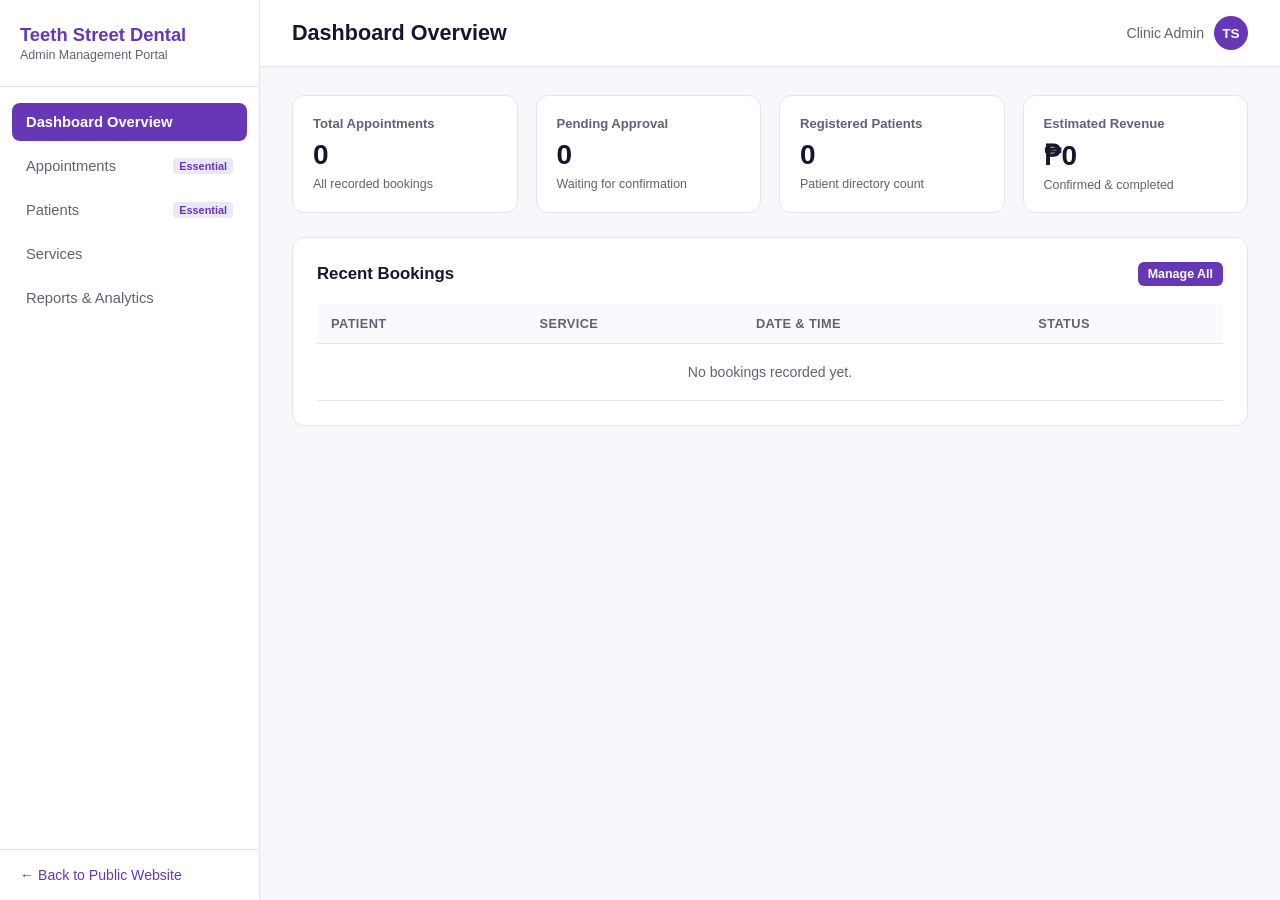
==== admin.html @ 4c17b12f "Update admin.html" ====
<!DOCTYPE html>
<html lang="en">
<head>
  <meta charset="UTF-8">
  <meta name="viewport" content="width=device-width, initial-scale=1.0">
  <title>Admin Panel - Teeth Street Dental Clinic</title>
  <style>
    :root {
      --primary: #6638b6;
      --primary-hover: #522999;
      --primary-light: #f3effb;
      --bg-main: #f8f7fc;
      --bg-card: #ffffff;
      --text-dark: #1a152e;
      --text-muted: #646075;
      --border: #e6e3f0;
      --success-bg: #e7f8ef;
      --success-text: #137a45;
      --warning-bg: #fff5e5;
      --warning-text: #b86e00;
      --danger-bg: #feeceb;
      --danger-text: #c92a2a;
      --info-bg: #ebf3ff;
      --info-text: #1c64d1;
    }

    * {
      box-sizing: border-box;
      margin: 0;
      padding: 0;
    }

    body {
      font-family: -apple-system, BlinkMacSystemFont, "Segoe UI", Roboto, Helvetica, Arial, sans-serif;
      background-color: var(--bg-main);
      color: var(--text-dark);
      display: flex;
      min-height: 100vh;
    }

    /* Sidebar */
    .sidebar {
      width: 260px;
      background-color: var(--bg-card);
      border-right: 1px solid var(--border);
      display: flex;
      flex-direction: column;
      position: fixed;
      top: 0;
      bottom: 0;
      left: 0;
      z-index: 100;
      transition: transform 0.25s ease;
    }

    .sidebar-brand {
      padding: 24px 20px;
      border-bottom: 1px solid var(--border);
    }

    .sidebar-brand h2 {
      font-size: 1.15rem;
      color: var(--primary);
      font-weight: 700;
    }

    .sidebar-brand span {
      font-size: 0.78rem;
      color: var(--text-muted);
      display: block;
      margin-top: 2px;
    }

    .nav-menu {
      padding: 16px 12px;
      display: flex;
      flex-direction: column;
      gap: 6px;
      flex: 1;
    }

    .nav-item {
      display: flex;
      align-items: center;
      justify-content: space-between;
      padding: 11px 14px;
      border-radius: 8px;
      border: none;
      background: transparent;
      color: var(--text-muted);
      font-size: 0.92rem;
      font-weight: 500;
      cursor: pointer;
      text-align: left;
      transition: all 0.15s ease;
    }

    .nav-item:hover {
      background-color: var(--primary-light);
      color: var(--primary);
    }

    .nav-item.active {
      background-color: var(--primary);
      color: #ffffff;
      font-weight: 600;
    }

    .nav-tag {
      font-size: 0.68rem;
      padding: 2px 6px;
      border-radius: 4px;
      background-color: rgba(102, 56, 182, 0.12);
      color: var(--primary);
      font-weight: 600;
    }

    .nav-item.active .nav-tag {
      background-color: rgba(255, 255, 255, 0.2);
      color: #ffffff;
    }

    .sidebar-footer {
      padding: 16px 20px;
      border-top: 1px solid var(--border);
    }

    .sidebar-footer a {
      color: var(--primary);
      text-decoration: none;
      font-size: 0.88rem;
      font-weight: 500;
    }

    .sidebar-footer a:hover {
      text-decoration: underline;
    }

    /* Main Content */
    .main-area {
      margin-left: 260px;
      flex: 1;
      display: flex;
      flex-direction: column;
      min-width: 0;
    }

    .topbar {
      background-color: var(--bg-card);
      border-bottom: 1px solid var(--border);
      padding: 16px 32px;
      display: flex;
      align-items: center;
      justify-content: space-between;
      position: sticky;
      top: 0;
      z-index: 50;
    }

    .topbar-left {
      display: flex;
      align-items: center;
      gap: 12px;
    }

    .menu-toggle {
      display: none;
      background: var(--primary-light);
      border: none;
      color: var(--primary);
      padding: 8px 12px;
      border-radius: 6px;
      font-weight: 600;
      cursor: pointer;
    }

    .topbar h1 {
      font-size: 1.35rem;
      font-weight: 700;
    }

    .admin-badge {
      display: flex;
      align-items: center;
      gap: 10px;
      font-size: 0.88rem;
      color: var(--text-muted);
    }

    .avatar {
      width: 34px;
      height: 34px;
      border-radius: 50%;
      background-color: var(--primary);
      color: #fff;
      display: flex;
      align-items: center;
      justify-content: center;
      font-weight: 700;
      font-size: 0.85rem;
    }

    .content-container {
      padding: 28px 32px;
      max-width: 1280px;
      width: 100%;
    }

    .tab-section {
      display: none;
    }

    .tab-section.active {
      display: block;
    }

    /* Stats Grid */
    .stats-grid {
      display: grid;
      grid-template-columns: repeat(4, 1fr);
      gap: 18px;
      margin-bottom: 24px;
    }

    .stat-card {
      background: var(--bg-card);
      border: 1px solid var(--border);
      border-radius: 12px;
      padding: 20px;
    }

    .stat-card .stat-label {
      font-size: 0.82rem;
      color: var(--text-muted);
      font-weight: 600;
      margin-bottom: 8px;
    }

    .stat-card .stat-value {
      font-size: 1.75rem;
      font-weight: 700;
      color: var(--text-dark);
    }

    .stat-card .stat-sub {
      font-size: 0.78rem;
      color: var(--text-muted);
      margin-top: 6px;
    }

    /* Cards & Toolbar */
    .panel-card {
      background: var(--bg-card);
      border: 1px solid var(--border);
      border-radius: 12px;
      padding: 24px;
      margin-bottom: 24px;
    }

    .panel-header {
      display: flex;
      align-items: center;
      justify-content: space-between;
      flex-wrap: wrap;
      gap: 12px;
      margin-bottom: 18px;
    }

    .panel-header h3 {
      font-size: 1.05rem;
      font-weight: 700;
    }

    .toolbar {
      display: flex;
      align-items: center;
      gap: 10px;
      flex-wrap: wrap;
    }

    input[type="text"],
    input[type="tel"],
    input[type="email"],
    input[type="number"],
    input[type="date"],
    input[type="time"],
    select,
    textarea {
      padding: 9px 12px;
      border: 1px solid #d8d4e6;
      border-radius: 8px;
      font-size: 0.88rem;
      font-family: inherit;
      outline: none;
      background: #fff;
    }

    input:focus,
    select:focus,
    textarea:focus {
      border-color: var(--primary);
      box-shadow: 0 0 0 3px rgba(102, 56, 182, 0.12);
    }

    /* Buttons */
    .btn {
      padding: 9px 16px;
      border-radius: 8px;
      border: none;
      font-size: 0.86rem;
      font-weight: 600;
      cursor: pointer;
      transition: background 0.15s ease;
    }

    .btn-primary {
      background: var(--primary);
      color: #fff;
    }

    .btn-primary:hover {
      background: var(--primary-hover);
    }

    .btn-sm {
      padding: 5px 10px;
      font-size: 0.78rem;
      border-radius: 6px;
    }

    .btn-outline {
      background: #fff;
      border: 1px solid var(--border);
      color: var(--text-dark);
    }

    .btn-outline:hover {
      background: var(--primary-light);
      color: var(--primary);
    }

    .btn-confirm {
      background: var(--info-bg);
      color: var(--info-text);
    }

    .btn-complete {
      background: var(--success-bg);
      color: var(--success-text);
    }

    .btn-cancel {
      background: var(--danger-bg);
      color: var(--danger-text);
    }

    /* Tables */
    .table-wrap {
      overflow-x: auto;
    }

    table {
      width: 100%;
      border-collapse: collapse;
      font-size: 0.88rem;
    }

    th, td {
      padding: 12px 14px;
      text-align: left;
      border-bottom: 1px solid var(--border);
    }

    th {
      background-color: #faf9fd;
      color: var(--text-muted);
      font-weight: 600;
      font-size: 0.8rem;
      text-transform: uppercase;
      letter-spacing: 0.03em;
    }

    tr:hover td {
      background-color: #fcfbfe;
    }

    /* Status Badges */
    .badge {
      display: inline-block;
      padding: 4px 10px;
      border-radius: 999px;
      font-size: 0.75rem;
      font-weight: 600;
    }

    .badge-pending { background: var(--warning-bg); color: var(--warning-text); }
    .badge-confirmed { background: var(--info-bg); color: var(--info-text); }
    .badge-completed { background: var(--success-bg); color: var(--success-text); }
    .badge-cancelled { background: var(--danger-bg); color: var(--danger-text); }

    .action-group {
      display: flex;
      gap: 6px;
      flex-wrap: wrap;
    }

    /* Services Grid */
    .services-grid {
      display: grid;
      grid-template-columns: repeat(2, 1fr);
      gap: 16px;
    }

    .service-card {
      border: 1px solid var(--border);
      border-radius: 10px;
      padding: 20px;
      display: flex;
      flex-direction: column;
      justify-content: space-between;
      gap: 14px;
      background: #fff;
    }

    .service-card h4 {
      font-size: 1.05rem;
      margin-bottom: 6px;
      color: var(--text-dark);
    }

    .service-desc {
      font-size: 0.86rem;
      color: var(--text-muted);
      line-height: 1.45;
      margin-bottom: 10px;
    }

    .service-price {
      font-size: 1.1rem;
      font-weight: 700;
      color: var(--primary);
    }

    /* Analytics Bars */
    .analytics-grid {
      display: grid;
      grid-template-columns: 1fr 1fr;
      gap: 20px;
    }

    .bar-row {
      margin-bottom: 14px;
    }

    .bar-label {
      display: flex;
      justify-content: space-between;
      font-size: 0.85rem;
      font-weight: 600;
      margin-bottom: 6px;
    }

    .bar-track {
      width: 100%;
      height: 10px;
      background: var(--primary-light);
      border-radius: 999px;
      overflow: hidden;
    }

    .bar-fill {
      height: 100%;
      background: var(--primary);
      border-radius: 999px;
    }

    /* Modal */
    .modal-backdrop {
      position: fixed;
      inset: 0;
      background: rgba(20, 15, 38, 0.45);
      display: none;
      align-items: center;
      justify-content: center;
      padding: 20px;
      z-index: 200;
    }

    .modal-backdrop.open {
      display: flex;
    }

    .modal-box {
      background: #fff;
      border-radius: 12px;
      width: 100%;
      max-width: 460px;
      padding: 24px;
      box-shadow: 0 12px 32px rgba(0, 0, 0, 0.15);
    }

    .modal-header {
      display: flex;
      justify-content: space-between;
      align-items: center;
      margin-bottom: 18px;
    }

    .modal-form {
      display: flex;
      flex-direction: column;
      gap: 14px;
    }

    .modal-form label {
      font-size: 0.82rem;
      font-weight: 600;
      display: block;
      margin-bottom: 4px;
    }

    .modal-form input,
    .modal-form select,
    .modal-form textarea {
      width: 100%;
    }

    .modal-actions {
      display: flex;
      justify-content: flex-end;
      gap: 10px;
      margin-top: 8px;
    }

    @media (max-width: 960px) {
      .stats-grid {
        grid-template-columns: repeat(2, 1fr);
      }
      .services-grid,
      .analytics-grid {
        grid-template-columns: 1fr;
      }
    }

    @media (max-width: 768px) {
      .sidebar {
        transform: translateX(-100%);
      }
      .sidebar.open {
        transform: translateX(0);
      }
      .main-area {
        margin-left: 0;
      }
      .menu-toggle {
        display: inline-block;
      }
      .content-container {
        padding: 20px 16px;
      }
    }
  </style>
</head>
<body>

  <!-- Sidebar Navigation -->
  <aside class="sidebar" id="sidebar">
    <div class="sidebar-brand">
      <h2>Teeth Street Dental</h2>
      <span>Admin Management Portal</span>
    </div>

    <nav class="nav-menu">
      <button class="nav-item active" data-target="dashboard" onclick="switchTab('dashboard', 'Dashboard Overview', this)">
        <span>Dashboard Overview</span>
      </button>
      <button class="nav-item" data-target="appointments" onclick="switchTab('appointments', 'Appointment Management', this)">
        <span>Appointments</span>
        <span class="nav-tag">Essential</span>
      </button>
      <button class="nav-item" data-target="patients" onclick="switchTab('patients', 'Patient Management', this)">
        <span>Patients</span>
        <span class="nav-tag">Essential</span>
      </button>
      <button class="nav-item" data-target="services" onclick="switchTab('services', 'Services Management', this)">
        <span>Services</span>
      </button>
      <button class="nav-item" data-target="reports" onclick="switchTab('reports', 'Reports & Analytics', this)">
        <span>Reports & Analytics</span>
      </button>
    </nav>

    <div class="sidebar-footer">
      <a href="index.html">&larr; Back to Public Website</a>
    </div>
  </aside>

  <!-- Main Content Area -->
  <div class="main-area">
    <header class="topbar">
      <div class="topbar-left">
        <button class="menu-toggle" onclick="toggleSidebar()">Menu</button>
        <h1 id="page-title">Dashboard Overview</h1>
      </div>
      <div class="admin-badge">
        <span>Clinic Admin</span>
        <div class="avatar">TS</div>
      </div>
    </header>

    <main class="content-container">

      <!-- 1. DASHBOARD OVERVIEW -->
      <section id="tab-dashboard" class="tab-section active">
        <div class="stats-grid">
          <div class="stat-card">
            <div class="stat-label">Total Appointments</div>
            <div class="stat-value" id="stat-total-appt">0</div>
            <div class="stat-sub">All recorded bookings</div>
          </div>
          <div class="stat-card">
            <div class="stat-label">Pending Approval</div>
            <div class="stat-value" id="stat-pending-appt">0</div>
            <div class="stat-sub">Waiting for confirmation</div>
          </div>
          <div class="stat-card">
            <div class="stat-label">Registered Patients</div>
            <div class="stat-value" id="stat-total-patients">0</div>
            <div class="stat-sub">Patient directory count</div>
          </div>
          <div class="stat-card">
            <div class="stat-label">Estimated Revenue</div>
            <div class="stat-value" id="stat-revenue">₱0</div>
            <div class="stat-sub">Confirmed & completed</div>
          </div>
        </div>

        <div class="panel-card">
          <div class="panel-header">
            <h3>Recent Bookings</h3>
            <button class="btn btn-primary btn-sm" onclick="switchTab('appointments', 'Appointment Management', document.querySelector('[data-target=appointments]'))">Manage All</button>
          </div>
          <div class="table-wrap">
            <table>
              <thead>
                <tr>
                  <th>Patient</th>
                  <th>Service</th>
                  <th>Date & Time</th>
                  <th>Status</th>
                </tr>
              </thead>
              <tbody id="dashboard-recent-table"></tbody>
            </table>
          </div>
        </div>
      </section>

      <!-- 2. APPOINTMENT MANAGEMENT (ESSENTIAL) -->
      <section id="tab-appointments" class="tab-section">
        <div class="panel-card">
          <div class="panel-header">
            <h3>Appointment Schedule</h3>
            <div class="toolbar">
              <input type="text" id="appt-search" placeholder="Search patient or service..." oninput="renderAppointments()">
              <select id="appt-filter" onchange="renderAppointments()">
                <option value="All">All Status</option>
                <option value="Pending">Pending</option>
                <option value="Confirmed">Confirmed</option>
                <option value="Completed">Completed</option>
                <option value="Cancelled">Cancelled</option>
              </select>
              <button class="btn btn-primary" onclick="openModal('modal-appointment')">+ New Appointment</button>
            </div>
          </div>

          <div class="table-wrap">
            <table>
              <thead>
                <tr>
                  <th>Patient Name</th>
                  <th>Contact</th>
                  <th>Service</th>
                  <th>Date & Time</th>
                  <th>Status</th>
                  <th>Actions</th>
                </tr>
              </thead>
              <tbody id="appointments-table"></tbody>
            </table>
          </div>
        </div>
      </section>

      <!-- 3. PATIENT MANAGEMENT (ESSENTIAL) -->
      <section id="tab-patients" class="tab-section">
        <div class="panel-card">
          <div class="panel-header">
            <h3>Patient Records</h3>
            <div class="toolbar">
              <input type="text" id="patient-search" placeholder="Search patient name or phone..." oninput="renderPatients()">
              <button class="btn btn-primary" onclick="openModal('modal-patient')">+ Add Patient</button>
            </div>
          </div>

          <div class="table-wrap">
            <table>
              <thead>
                <tr>
                  <th>Patient ID</th>
                  <th>Full Name</th>
                  <th>Phone / Email</th>
                  <th>Last Visit</th>
                  <th>Dental Notes</th>
                  <th>Actions</th>
                </tr>
              </thead>
              <tbody id="patients-table"></tbody>
            </table>
          </div>
        </div>
      </section>

      <!-- 4. SERVICES MANAGEMENT -->
      <section id="tab-services" class="tab-section">
        <div class="panel-card">
          <div class="panel-header">
            <h3>Clinic Dental Services</h3>
            <button class="btn btn-primary" onclick="openModal('modal-service')">+ Add Service</button>
          </div>
          <div class="services-grid" id="services-grid"></div>
        </div>
      </section>

      <!-- 5. REPORTS AND ANALYTICS -->
      <section id="tab-reports" class="tab-section">
        <div class="stats-grid">
          <div class="stat-card">
            <div class="stat-label">Completion Rate</div>
            <div class="stat-value" id="rep-completion">0%</div>
            <div class="stat-sub">Completed vs total bookings</div>
          </div>
          <div class="stat-card">
            <div class="stat-label">Most Requested</div>
            <div class="stat-value" style="font-size: 1.2rem;" id="rep-top-service">-</div>
            <div class="stat-sub">Top dental service</div>
          </div>
          <div class="stat-card">
            <div class="stat-label">Cancelled Bookings</div>
            <div class="stat-value" id="rep-cancelled">0</div>
            <div class="stat-sub">Total cancelled</div>
          </div>
          <div class="stat-card">
            <div class="stat-label">Active Services</div>
            <div class="stat-value" id="rep-active-services">4</div>
            <div class="stat-sub">Offered by clinic</div>
          </div>
        </div>

        <div class="analytics-grid">
          <div class="panel-card">
            <div class="panel-header">
              <h3>Bookings by Service</h3>
            </div>
            <div id="service-breakdown-bars"></div>
          </div>

          <div class="panel-card">
            <div class="panel-header">
              <h3>Bookings by Status</h3>
            </div>
            <div id="status-breakdown-bars"></div>
          </div>
        </div>
      </section>

    </main>
  </div>

  <!-- MODAL: NEW APPOINTMENT -->
  <div class="modal-backdrop" id="modal-appointment">
    <div class="modal-box">
      <div class="modal-header">
        <h3>Add New Appointment</h3>
        <button class="btn btn-outline btn-sm" onclick="closeModal('modal-appointment')">Close</button>
      </div>
      <form class="modal-form" onsubmit="addAppointment(event)">
        <div>
          <label>Patient Full Name</label>
          <input type="text" id="new-appt-name" required>
        </div>
        <div>
          <label>Phone Number</label>
          <input type="tel" id="new-appt-phone" placeholder="09XXXXXXXXX" maxlength="11" required>
        </div>
        <div>
          <label>Service</label>
          <select id="new-appt-service" required></select>
        </div>
        <div style="display: grid; grid-template-columns: 1fr 1fr; gap: 10px;">
          <div>
            <label>Date</label>
            <input type="date" id="new-appt-date" required>
          </div>
          <div>
            <label>Time</label>
            <input type="time" id="new-appt-time" required>
          </div>
        </div>
        <div class="modal-actions">
          <button type="button" class="btn btn-outline" onclick="closeModal('modal-appointment')">Cancel</button>
          <button type="submit" class="btn btn-primary">Save Appointment</button>
        </div>
      </form>
    </div>
  </div>

  <!-- MODAL: NEW PATIENT -->
  <div class="modal-backdrop" id="modal-patient">
    <div class="modal-box">
      <div class="modal-header">
        <h3>Register New Patient</h3>
        <button class="btn btn-outline btn-sm" onclick="closeModal('modal-patient')">Close</button>
      </div>
      <form class="modal-form" onsubmit="addPatient(event)">
        <div>
          <label>Full Name</label>
          <input type="text" id="new-pat-name" required>
        </div>
        <div>
          <label>Phone Number</label>
          <input type="tel" id="new-pat-phone" placeholder="09XXXXXXXXX" maxlength="11" required>
        </div>
        <div>
          <label>Email Address</label>
          <input type="email" id="new-pat-email" required>
        </div>
        <div>
          <label>Dental Notes / Allergies</label>
          <textarea id="new-pat-notes" rows="3" placeholder="Optional dental notes..."></textarea>
        </div>
        <div class="modal-actions">
          <button type="button" class="btn btn-outline" onclick="closeModal('modal-patient')">Cancel</button>
          <button type="submit" class="btn btn-primary">Save Patient</button>
        </div>
      </form>
    </div>
  </div>

  <!-- MODAL: NEW SERVICE -->
  <div class="modal-backdrop" id="modal-service">
    <div class="modal-box">
      <div class="modal-header">
        <h3>Add Dental Service</h3>
        <button class="btn btn-outline btn-sm" onclick="closeModal('modal-service')">Close</button>
      </div>
      <form class="modal-form" onsubmit="addService(event)">
        <div>
          <label>Service Name</label>
          <input type="text" id="new-srv-name" required>
        </div>
        <div>
          <label>Description</label>
          <textarea id="new-srv-desc" rows="2" required></textarea>
        </div>
        <div>
          <label>Starting Price (₱)</label>
          <input type="number" id="new-srv-price" min="0" step="50" required>
        </div>
        <div class="modal-actions">
          <button type="button" class="btn btn-outline" onclick="closeModal('modal-service')">Cancel</button>
          <button type="submit" class="btn btn-primary">Add Service</button>
        </div>
      </form>
    </div>
  </div>

  <script>
    // Default 4 Services matching your website
    const defaultServices = [
      {
        id: 1,
        name: "General Dentistry",
        description: "Check-ups, cleaning and fillings to keep your teeth healthy.",
        price: 1000,
        active: true
      },
      {
        id: 2,
        name: "Orthodontics",
        description: "Braces and aligners to straighten teeth and fix your bite.",
        price: 35000,
        active: true
      },
      {
        id: 3,
        name: "Cosmetic Dentistry",
        description: "Whitening and smile makeovers for a brighter, confident look.",
        price: 5000,
        active: true
      },
      {
        id: 4,
        name: "Pediatric Dentistry",
        description: "Gentle, friendly care that helps kids enjoy the dentist.",
        price: 800,
        active: true
      }
    ];

    // Load saved data or start completely empty (0 appointments, 0 patients)
    let services = JSON.parse(localStorage.getItem('tsdc_services')) || defaultServices;
    let appointments = JSON.parse(localStorage.getItem('tsdc_appointments')) || [];
    let patients = JSON.parse(localStorage.getItem('tsdc_patients')) || [];

    function saveData() {
      localStorage.setItem('tsdc_services', JSON.stringify(services));
      localStorage.setItem('tsdc_appointments', JSON.stringify(appointments));
      localStorage.setItem('tsdc_patients', JSON.stringify(patients));
    }

    function switchTab(tabId, title, btnElement) {
      document.querySelectorAll('.tab-section').forEach(sec => sec.classList.remove('active'));
      document.getElementById('tab-' + tabId).classList.add('active');

      document.querySelectorAll('.nav-item').forEach(btn => btn.classList.remove('active'));
      if (btnElement) btnElement.classList.add('active');

      document.getElementById('page-title').textContent = title;
      document.getElementById('sidebar').classList.remove('open');
      refreshAll();
    }

    function toggleSidebar() {
      document.getElementById('sidebar').classList.toggle('open');
    }

    function openModal(id) {
      if (id === 'modal-appointment') {
        const select = document.getElementById('new-appt-service');
        select.innerHTML = services
          .filter(s => s.active)
          .map(s => `<option value="${s.name}">${s.name}</option>`)
          .join('');
      }
      document.getElementById(id).classList.add('open');
    }

    function closeModal(id) {
      document.getElementById(id).classList.remove('open');
    }

    // Render Appointments
    function renderAppointments() {
      const search = document.getElementById('appt-search').value.toLowerCase();
      const filter = document.getElementById('appt-filter').value;
      const tbody = document.getElementById('appointments-table');

      const filtered = appointments.filter(a => {
        const matchesSearch = a.name.toLowerCase().includes(search) || a.service.toLowerCase().includes(search);
        const matchesStatus = filter === 'All' || a.status === filter;
        return matchesSearch && matchesStatus;
      });

      tbody.innerHTML = filtered.map(a => `
        <tr>
          <td><strong>${a.name}</strong></td>
          <td>${a.phone}</td>
          <td>${a.service}</td>
          <td>${a.date} at ${a.time}</td>
          <td><span class="badge badge-${a.status.toLowerCase()}">${a.status}</span></td>
          <td>
            <div class="action-group">
              ${a.status === 'Pending' ? `<button class="btn btn-sm btn-confirm" onclick="updateApptStatus(${a.id}, 'Confirmed')">Confirm</button>` : ''}
              ${a.status === 'Confirmed' ? `<button class="btn btn-sm btn-complete" onclick="updateApptStatus(${a.id}, 'Completed')">Complete</button>` : ''}
              ${a.status !== 'Cancelled' && a.status !== 'Completed' ? `<button class="btn btn-sm btn-cancel" onclick="updateApptStatus(${a.id}, 'Cancelled')">Cancel</button>` : ''}
              <button class="btn btn-sm btn-outline" onclick="deleteAppointment(${a.id})">Delete</button>
            </div>
          </td>
        </tr>
      `).join('') || `<tr><td colspan="6" style="text-align:center; color:var(--text-muted); padding: 24px;">No appointments yet. Bookings from booking.html or "+ New Appointment" will appear here.</td></tr>`;
    }

    function updateApptStatus(id, newStatus) {
      const appt = appointments.find(a => a.id === id);
      if (appt) {
        appt.status = newStatus;
        saveData();
        refreshAll();
      }
    }

    function deleteAppointment(id) {
      appointments = appointments.filter(a => a.id !== id);
      saveData();
      refreshAll();
    }

    function addAppointment(e) {
      e.preventDefault();
      const name = document.getElementById('new-appt-name').value.trim();
      const phone = document.getElementById('new-appt-phone').value.trim();
      const service = document.getElementById('new-appt-service').value;
      const date = document.getElementById('new-appt-date').value;
      const time = document.getElementById('new-appt-time').value;

      appointments.unshift({
        id: Date.now(),
        name,
        phone,
        service,
        date,
        time,
        status: 'Confirmed'
      });

      const exists = patients.some(p => p.name.toLowerCase() === name.toLowerCase() || p.phone === phone);
      if (!exists) {
        const nextNum = String(patients.length + 1).padStart(3, '0');
        patients.unshift({
          id: 'PT-' + nextNum,
          name,
          phone,
          email: '-',
          lastVisit: date,
          notes: 'Booked ' + service
        });
      }

      saveData();
      e.target.reset();
      closeModal('modal-appointment');
      refreshAll();
    }

    // Render Patients
    function renderPatients() {
      const search = document.getElementById('patient-search').value.toLowerCase();
      const tbody = document.getElementById('patients-table');

      const filtered = patients.filter(p =>
        p.name.toLowerCase().includes(search) ||
        p.phone.includes(search) ||
        p.id.toLowerCase().includes(search)
      );

      tbody.innerHTML = filtered.map(p => `
        <tr>
          <td><strong>${p.id}</strong></td>
          <td>${p.name}</td>
          <td>${p.phone}<br><span style="font-size:0.78rem; color:var(--text-muted);">${p.email}</span></td>
          <td>${p.lastVisit}</td>
          <td>${p.notes}</td>
          <td>
            <div class="action-group">
              <button class="btn btn-outline btn-sm" onclick="editPatientNote('${p.id}')">Edit Note</button>
              <button class="btn btn-outline btn-sm" onclick="deletePatient('${p.id}')">Delete</button>
            </div>
          </td>
        </tr>
      `).join('') || `<tr><td colspan="6" style="text-align:center; color:var(--text-muted); padding: 24px;">No patient records yet.</td></tr>`;
    }

    function addPatient(e) {
      e.preventDefault();
      const nextNum = String(patients.length + 1).padStart(3, '0');
      patients.unshift({
        id: 'PT-' + nextNum,
        name: document.getElementById('new-pat-name').value.trim(),
        phone: document.getElementById('new-pat-phone').value.trim(),
        email: document.getElementById('new-pat-email').value.trim(),
        lastVisit: new Date().toISOString().split('T')[0],
        notes: document.getElementById('new-pat-notes').value.trim() || 'No notes yet.'
      });
      saveData();
      e.target.reset();
      closeModal('modal-patient');
      refreshAll();
    }

    function editPatientNote(id) {
      const patient = patients.find(p => p.id === id);
      if (!patient) return;
      const updated = prompt(`Update dental notes for ${patient.name}:`, patient.notes);
      if (updated !== null) {
        patient.notes = updated.trim() || 'No notes yet.';
        saveData();
        renderPatients();
      }
    }

    function deletePatient(id) {
      patients = patients.filter(p => p.id !== id);
      saveData();
      refreshAll();
    }

    // Render Services
    function renderServices() {
      const grid = document.getElementById('services-grid');
      grid.innerHTML = services.map(s => `
        <div class="service-card" style="opacity: ${s.active ? '1' : '0.6'};">
          <div>
            <div style="display:flex; justify-content:space-between; align-items:start; gap:8px;">
              <h4>${s.name}</h4>
              <span class="badge ${s.active ? 'badge-completed' : 'badge-cancelled'}">${s.active ? 'Active' : 'Hidden'}</span>
            </div>
            <p class="service-desc">${s.description}</p>
            <div class="service-price">₱${s.price.toLocaleString()}</div>
          </div>
          <div class="action-group">
            <button class="btn btn-outline btn-sm" onclick="toggleService(${s.id})">${s.active ? 'Disable' : 'Enable'}</button>
            <button class="btn btn-outline btn-sm" onclick="editServicePrice(${s.id})">Edit Price</button>
          </div>
        </div>
      `).join('');
    }

    function addService(e) {
      e.preventDefault();
      services.push({
        id: Date.now(),
        name: document.getElementById('new-srv-name').value.trim(),
        description: document.getElementById('new-srv-desc').value.trim(),
        price: Number(document.getElementById('new-srv-price').value),
        active: true
      });
      saveData();
      e.target.reset();
      closeModal('modal-service');
      refreshAll();
    }

    function toggleService(id) {
      const srv = services.find(s => s.id === id);
      if (srv) {
        srv.active = !srv.active;
        saveData();
        refreshAll();
      }
    }

    function editServicePrice(id) {
      const srv = services.find(s => s.id === id);
      if (!srv) return;
      const newPrice = prompt(`Enter new price (₱) for ${srv.name}:`, srv.price);
      if (newPrice !== null && !isNaN(newPrice) && Number(newPrice) >= 0) {
        srv.price = Number(newPrice);
        saveData();
        refreshAll();
      }
    }

    // Render Dashboard & Reports
    function renderDashboardAndReports() {
      const totalAppt = appointments.length;
      const pendingAppt = appointments.filter(a => a.status === 'Pending').length;
      const confirmedAppt = appointments.filter(a => a.status === 'Confirmed').length;
      const completedAppt = appointments.filter(a => a.status === 'Completed').length;
      const cancelledAppt = appointments.filter(a => a.status === 'Cancelled').length;

      let revenue = 0;
      appointments.forEach(a => {
        if (a.status === 'Confirmed' || a.status === 'Completed') {
          const matched = services.find(s => s.name === a.service);
          revenue += matched ? matched.price : 0;
        }
      });

      document.getElementById('stat-total-appt').textContent = totalAppt;
      document.getElementById('stat-pending-appt').textContent = pendingAppt;
      document.getElementById('stat-total-patients').textContent = patients.length;
      document.getElementById('stat-revenue').textContent = '₱' + revenue.toLocaleString();

      document.getElementById('dashboard-recent-table').innerHTML = appointments.slice(0, 5).map(a => `
        <tr>
          <td><strong>${a.name}</strong></td>
          <td>${a.service}</td>
          <td>${a.date} • ${a.time}</td>
          <td><span class="badge badge-${a.status.toLowerCase()}">${a.status}</span></td>
        </tr>
      `).join('') || `<tr><td colspan="4" style="text-align:center; color:var(--text-muted); padding: 20px;">No bookings recorded yet.</td></tr>`;

      const rate = totalAppt ? Math.round((completedAppt / totalAppt) * 100) : 0;
      document.getElementById('rep-completion').textContent = rate + '%';
      document.getElementById('rep-cancelled').textContent = cancelledAppt;
      document.getElementById('rep-active-services').textContent = services.filter(s => s.active).length;

      const counts = {};
      appointments.forEach(a => {
        counts[a.service] = (counts[a.service] || 0) + 1;
      });

      const sortedServices = Object.entries(counts).sort((a, b) => b[1] - a[1]);
      document.getElementById('rep-top-service').textContent = sortedServices.length ? sortedServices[0][0] : '-';

      document.getElementById('service-breakdown-bars').innerHTML = sortedServices.map(([name, count]) => {
        const pct = Math.round((count / totalAppt) * 100);
        return `
          <div class="bar-row">
            <div class="bar-label"><span>${name}</span><span>${count} booking(s) (${pct}%)</span></div>
            <div class="bar-track"><div class="bar-fill" style="width: ${pct}%;"></div></div>
          </div>
        `;
      }).join('') || '<p style="color:var(--text-muted); font-size:0.88rem;">No bookings data yet.</p>';

      const statuses = [
        { label: 'Pending', count: pendingAppt },
        { label: 'Confirmed', count: confirmedAppt },
        { label: 'Completed', count: completedAppt },
        { label: 'Cancelled', count: cancelledAppt }
      ];

      document.getElementById('status-breakdown-bars').innerHTML = totalAppt ? statuses.map(st => {
        const pct = Math.round((st.count / totalAppt) * 100);
        return `
          <div class="bar-row">
            <div class="bar-label"><span>${st.label}</span><span>${st.count} (${pct}%)</span></div>
            <div class="bar-track"><div class="bar-fill" style="width: ${pct}%;"></div></div>
          </div>
        `;
      }).join('') : '<p style="color:var(--text-muted); font-size:0.88rem;">No bookings data yet.</p>';
    }

    function refreshAll() {
      renderAppointments();
      renderPatients();
      renderServices();
      renderDashboardAndReports();
    }

    refreshAll();
  </script>
</body>
</html>
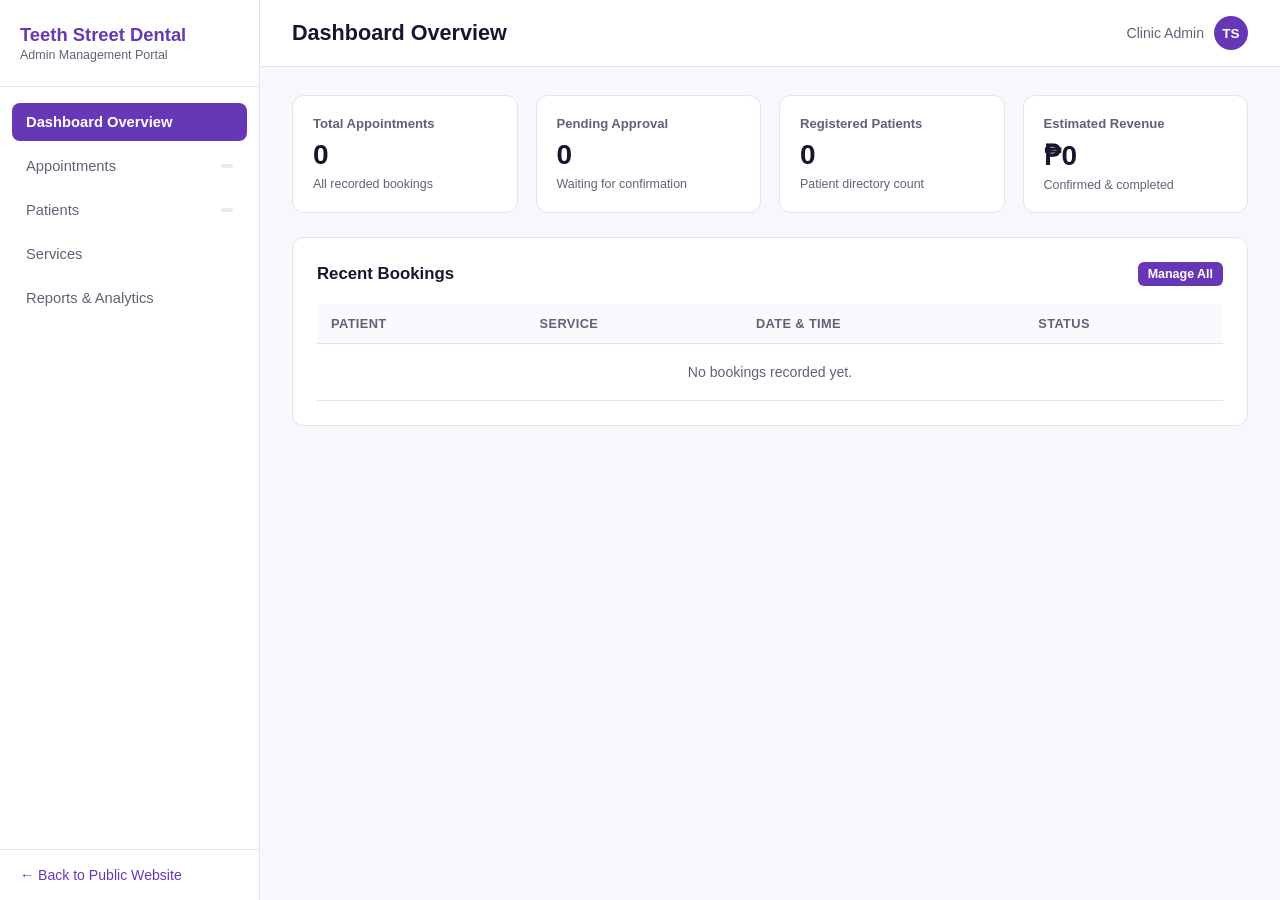
==== commit ea5c5ee5: "Update admin.html" ====
--- a/admin.html
+++ b/admin.html
@@ -576,11 +576,11 @@
       </button>
       <button class="nav-item" data-target="appointments" onclick="switchTab('appointments', 'Appointment Management', this)">
         <span>Appointments</span>
-        <span class="nav-tag">Essential</span>
+        <span class="nav-tag"></span>
       </button>
       <button class="nav-item" data-target="patients" onclick="switchTab('patients', 'Patient Management', this)">
         <span>Patients</span>
-        <span class="nav-tag">Essential</span>
+        <span class="nav-tag"></span>
       </button>
       <button class="nav-item" data-target="services" onclick="switchTab('services', 'Services Management', this)">
         <span>Services</span>
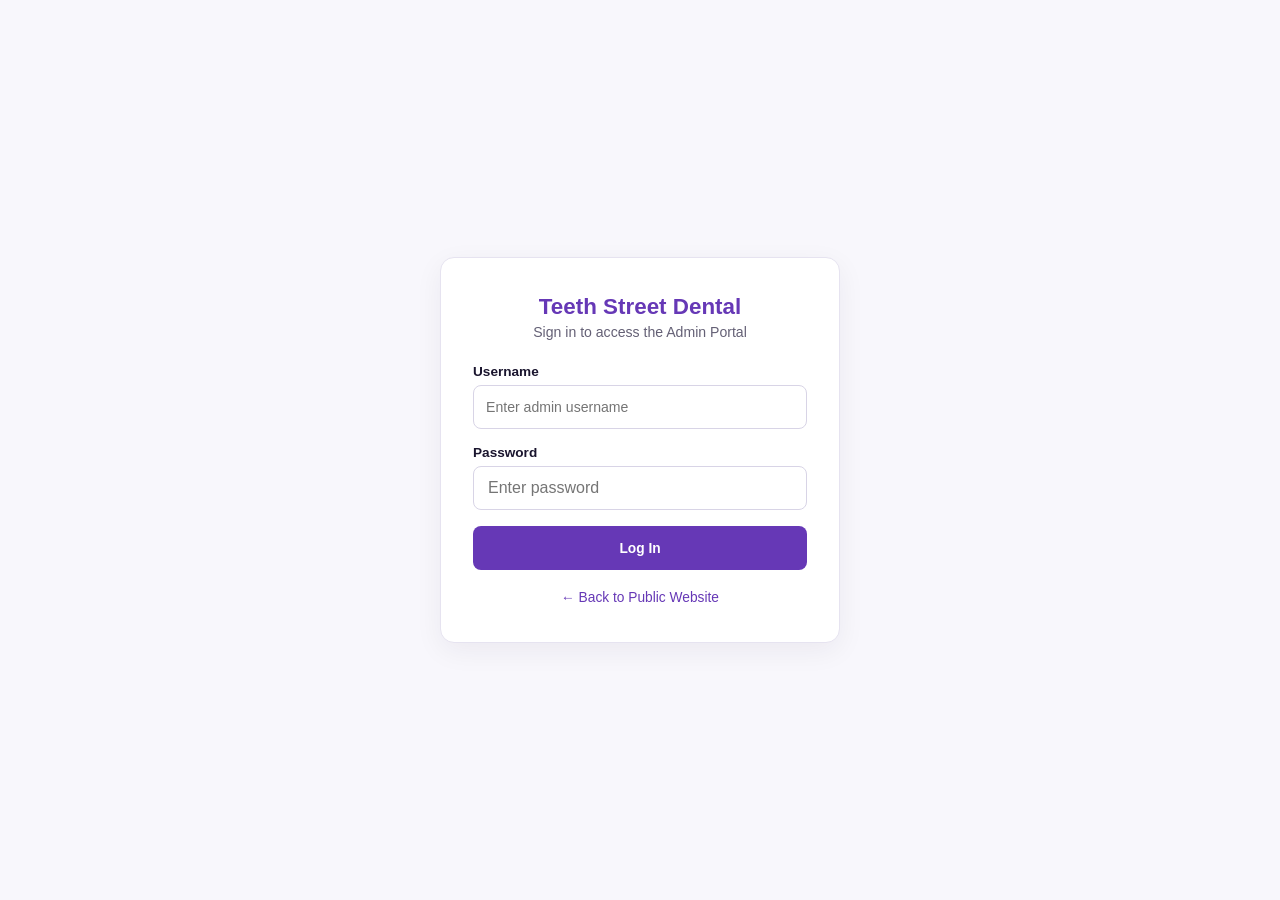
==== commit 37a159a3: "Update admin.html" ====
--- a/admin.html
+++ b/admin.html
@@ -34,7 +34,99 @@
       font-family: -apple-system, BlinkMacSystemFont, "Segoe UI", Roboto, Helvetica, Arial, sans-serif;
       background-color: var(--bg-main);
       color: var(--text-dark);
-      display: flex;
+      min-height: 100vh;
+    }
+
+    /* LOGIN SCREEN */
+    .login-screen {
+      min-height: 100vh;
+      display: flex;
+      align-items: center;
+      justify-content: center;
+      padding: 20px;
+      background-color: var(--bg-main);
+    }
+
+    .login-card {
+      background: var(--bg-card);
+      border: 1px solid var(--border);
+      border-radius: 14px;
+      padding: 36px 32px;
+      width: 100%;
+      max-width: 400px;
+      box-shadow: 0 8px 28px rgba(26, 21, 46, 0.06);
+    }
+
+    .login-brand {
+      text-align: center;
+      margin-bottom: 24px;
+    }
+
+    .login-brand h2 {
+      color: var(--primary);
+      font-size: 1.4rem;
+      margin-bottom: 4px;
+    }
+
+    .login-brand p {
+      color: var(--text-muted);
+      font-size: 0.88rem;
+    }
+
+    .login-form {
+      display: flex;
+      flex-direction: column;
+      gap: 16px;
+    }
+
+    .login-form label {
+      font-size: 0.85rem;
+      font-weight: 600;
+      display: block;
+      margin-bottom: 6px;
+    }
+
+    .login-form input {
+      width: 100%;
+      min-height: 44px;
+      padding: 10px 14px;
+      font-size: 16px;
+      border: 1px solid #d8d4e6;
+      border-radius: 8px;
+      outline: none;
+    }
+
+    .login-form input:focus {
+      border-color: var(--primary);
+      box-shadow: 0 0 0 3px rgba(102, 56, 182, 0.12);
+    }
+
+    .login-error {
+      background: var(--danger-bg);
+      color: var(--danger-text);
+      font-size: 0.84rem;
+      font-weight: 500;
+      padding: 10px 12px;
+      border-radius: 8px;
+      display: none;
+      text-align: center;
+    }
+
+    .login-footer {
+      text-align: center;
+      margin-top: 18px;
+    }
+
+    .login-footer a {
+      color: var(--primary);
+      text-decoration: none;
+      font-size: 0.86rem;
+      font-weight: 500;
+    }
+
+    /* ADMIN APP LAYOUT */
+    .admin-app {
+      display: none;
       min-height: 100vh;
     }
 
@@ -123,6 +215,9 @@
     .sidebar-footer {
       padding: 16px 20px;
       border-top: 1px solid var(--border);
+      display: flex;
+      flex-direction: column;
+      gap: 10px;
     }
 
     .sidebar-footer a {
@@ -130,10 +225,6 @@
       text-decoration: none;
       font-size: 0.88rem;
       font-weight: 500;
-    }
-
-    .sidebar-footer a:hover {
-      text-decoration: underline;
     }
 
     /* Main Content */
@@ -182,7 +273,7 @@
     .admin-badge {
       display: flex;
       align-items: center;
-      gap: 10px;
+      gap: 12px;
       font-size: 0.88rem;
       color: var(--text-muted);
     }
@@ -283,7 +374,6 @@
     input[type="email"],
     input[type="number"],
     input[type="date"],
-    input[type="time"],
     select,
     textarea {
       padding: 9px 12px;
@@ -323,7 +413,7 @@
     }
 
     .btn-sm {
-      padding: 5px 10px;
+      padding: 6px 11px;
       font-size: 0.78rem;
       border-radius: 6px;
     }
@@ -555,6 +645,9 @@
       .menu-toggle {
         display: inline-block;
       }
+      .topbar {
+        padding: 14px 16px;
+      }
       .content-container {
         padding: 20px 16px;
       }
@@ -563,218 +656,253 @@
 </head>
 <body>
 
-  <!-- Sidebar Navigation -->
-  <aside class="sidebar" id="sidebar">
-    <div class="sidebar-brand">
-      <h2>Teeth Street Dental</h2>
-      <span>Admin Management Portal</span>
+  <!-- 1. ADMIN LOGIN SCREEN -->
+  <div class="login-screen" id="login-screen">
+    <div class="login-card">
+      <div class="login-brand">
+        <h2>Teeth Street Dental</h2>
+        <p>Sign in to access the Admin Portal</p>
+      </div>
+
+      <div class="login-error" id="login-error">
+        Incorrect username or password. Please try again.
+      </div>
+
+      <form class="login-form" id="login-form">
+        <div>
+          <label for="admin-user">Username</label>
+          <input type="text" id="admin-user" placeholder="Enter admin username" required>
+        </div>
+
+        <div>
+          <label for="admin-pass">Password</label>
+          <input type="password" id="admin-pass" placeholder="Enter password" required>
+        </div>
+
+        <button type="submit" class="btn btn-primary" style="width: 100%; min-height: 44px;">Log In</button>
+      </form>
+
+      <div class="login-footer">
+        <a href="index.html">&larr; Back to Public Website</a>
+      </div>
     </div>
-
-    <nav class="nav-menu">
-      <button class="nav-item active" data-target="dashboard" onclick="switchTab('dashboard', 'Dashboard Overview', this)">
-        <span>Dashboard Overview</span>
-      </button>
-      <button class="nav-item" data-target="appointments" onclick="switchTab('appointments', 'Appointment Management', this)">
-        <span>Appointments</span>
-        <span class="nav-tag"></span>
-      </button>
-      <button class="nav-item" data-target="patients" onclick="switchTab('patients', 'Patient Management', this)">
-        <span>Patients</span>
-        <span class="nav-tag"></span>
-      </button>
-      <button class="nav-item" data-target="services" onclick="switchTab('services', 'Services Management', this)">
-        <span>Services</span>
-      </button>
-      <button class="nav-item" data-target="reports" onclick="switchTab('reports', 'Reports & Analytics', this)">
-        <span>Reports & Analytics</span>
-      </button>
-    </nav>
-
-    <div class="sidebar-footer">
-      <a href="index.html">&larr; Back to Public Website</a>
-    </div>
-  </aside>
-
-  <!-- Main Content Area -->
-  <div class="main-area">
-    <header class="topbar">
-      <div class="topbar-left">
-        <button class="menu-toggle" onclick="toggleSidebar()">Menu</button>
-        <h1 id="page-title">Dashboard Overview</h1>
+  </div>
+
+  <!-- 2. MAIN ADMIN PORTAL -->
+  <div class="admin-app" id="admin-app">
+    <aside class="sidebar" id="sidebar">
+      <div class="sidebar-brand">
+        <h2>Teeth Street Dental</h2>
+        <span>Admin Management Portal</span>
       </div>
-      <div class="admin-badge">
-        <span>Clinic Admin</span>
-        <div class="avatar">TS</div>
+
+      <nav class="nav-menu">
+        <button class="nav-item active" data-target="dashboard" onclick="switchTab('dashboard', 'Dashboard Overview', this)">
+          <span>Dashboard Overview</span>
+        </button>
+        <button class="nav-item" data-target="appointments" onclick="switchTab('appointments', 'Appointment Management', this)">
+          <span>Appointments</span>
+          <span class="nav-tag">Essential</span>
+        </button>
+        <button class="nav-item" data-target="patients" onclick="switchTab('patients', 'Patient Management', this)">
+          <span>Patients</span>
+          <span class="nav-tag">Essential</span>
+        </button>
+        <button class="nav-item" data-target="services" onclick="switchTab('services', 'Services Management', this)">
+          <span>Services</span>
+        </button>
+        <button class="nav-item" data-target="reports" onclick="switchTab('reports', 'Reports & Analytics', this)">
+          <span>Reports & Analytics</span>
+        </button>
+      </nav>
+
+      <div class="sidebar-footer">
+        <a href="index.html">&larr; Back to Public Website</a>
+        <button class="btn btn-outline btn-sm" onclick="logoutAdmin()" style="width: 100%; margin-top: 4px;">Log Out</button>
       </div>
-    </header>
-
-    <main class="content-container">
-
-      <!-- 1. DASHBOARD OVERVIEW -->
-      <section id="tab-dashboard" class="tab-section active">
-        <div class="stats-grid">
-          <div class="stat-card">
-            <div class="stat-label">Total Appointments</div>
-            <div class="stat-value" id="stat-total-appt">0</div>
-            <div class="stat-sub">All recorded bookings</div>
+    </aside>
+
+    <div class="main-area">
+      <header class="topbar">
+        <div class="topbar-left">
+          <button class="menu-toggle" onclick="toggleSidebar()">Menu</button>
+          <h1 id="page-title">Dashboard Overview</h1>
+        </div>
+        <div class="admin-badge">
+          <span>Admin</span>
+          <div class="avatar">TS</div>
+          <button class="btn btn-outline btn-sm" onclick="logoutAdmin()">Log Out</button>
+        </div>
+      </header>
+
+      <main class="content-container">
+
+        <!-- DASHBOARD OVERVIEW -->
+        <section id="tab-dashboard" class="tab-section active">
+          <div class="stats-grid">
+            <div class="stat-card">
+              <div class="stat-label">Total Appointments</div>
+              <div class="stat-value" id="stat-total-appt">0</div>
+              <div class="stat-sub">All recorded bookings</div>
+            </div>
+            <div class="stat-card">
+              <div class="stat-label">Pending Approval</div>
+              <div class="stat-value" id="stat-pending-appt">0</div>
+              <div class="stat-sub">Waiting for confirmation</div>
+            </div>
+            <div class="stat-card">
+              <div class="stat-label">Registered Patients</div>
+              <div class="stat-value" id="stat-total-patients">0</div>
+              <div class="stat-sub">Patient directory count</div>
+            </div>
+            <div class="stat-card">
+              <div class="stat-label">Estimated Revenue</div>
+              <div class="stat-value" id="stat-revenue">₱0</div>
+              <div class="stat-sub">Confirmed & completed</div>
+            </div>
           </div>
-          <div class="stat-card">
-            <div class="stat-label">Pending Approval</div>
-            <div class="stat-value" id="stat-pending-appt">0</div>
-            <div class="stat-sub">Waiting for confirmation</div>
-          </div>
-          <div class="stat-card">
-            <div class="stat-label">Registered Patients</div>
-            <div class="stat-value" id="stat-total-patients">0</div>
-            <div class="stat-sub">Patient directory count</div>
-          </div>
-          <div class="stat-card">
-            <div class="stat-label">Estimated Revenue</div>
-            <div class="stat-value" id="stat-revenue">₱0</div>
-            <div class="stat-sub">Confirmed & completed</div>
-          </div>
-        </div>
-
-        <div class="panel-card">
-          <div class="panel-header">
-            <h3>Recent Bookings</h3>
-            <button class="btn btn-primary btn-sm" onclick="switchTab('appointments', 'Appointment Management', document.querySelector('[data-target=appointments]'))">Manage All</button>
-          </div>
-          <div class="table-wrap">
-            <table>
-              <thead>
-                <tr>
-                  <th>Patient</th>
-                  <th>Service</th>
-                  <th>Date & Time</th>
-                  <th>Status</th>
-                </tr>
-              </thead>
-              <tbody id="dashboard-recent-table"></tbody>
-            </table>
-          </div>
-        </div>
-      </section>
-
-      <!-- 2. APPOINTMENT MANAGEMENT (ESSENTIAL) -->
-      <section id="tab-appointments" class="tab-section">
-        <div class="panel-card">
-          <div class="panel-header">
-            <h3>Appointment Schedule</h3>
-            <div class="toolbar">
-              <input type="text" id="appt-search" placeholder="Search patient or service..." oninput="renderAppointments()">
-              <select id="appt-filter" onchange="renderAppointments()">
-                <option value="All">All Status</option>
-                <option value="Pending">Pending</option>
-                <option value="Confirmed">Confirmed</option>
-                <option value="Completed">Completed</option>
-                <option value="Cancelled">Cancelled</option>
-              </select>
-              <button class="btn btn-primary" onclick="openModal('modal-appointment')">+ New Appointment</button>
-            </div>
-          </div>
-
-          <div class="table-wrap">
-            <table>
-              <thead>
-                <tr>
-                  <th>Patient Name</th>
-                  <th>Contact</th>
-                  <th>Service</th>
-                  <th>Date & Time</th>
-                  <th>Status</th>
-                  <th>Actions</th>
-                </tr>
-              </thead>
-              <tbody id="appointments-table"></tbody>
-            </table>
-          </div>
-        </div>
-      </section>
-
-      <!-- 3. PATIENT MANAGEMENT (ESSENTIAL) -->
-      <section id="tab-patients" class="tab-section">
-        <div class="panel-card">
-          <div class="panel-header">
-            <h3>Patient Records</h3>
-            <div class="toolbar">
-              <input type="text" id="patient-search" placeholder="Search patient name or phone..." oninput="renderPatients()">
-              <button class="btn btn-primary" onclick="openModal('modal-patient')">+ Add Patient</button>
-            </div>
-          </div>
-
-          <div class="table-wrap">
-            <table>
-              <thead>
-                <tr>
-                  <th>Patient ID</th>
-                  <th>Full Name</th>
-                  <th>Phone / Email</th>
-                  <th>Last Visit</th>
-                  <th>Dental Notes</th>
-                  <th>Actions</th>
-                </tr>
-              </thead>
-              <tbody id="patients-table"></tbody>
-            </table>
-          </div>
-        </div>
-      </section>
-
-      <!-- 4. SERVICES MANAGEMENT -->
-      <section id="tab-services" class="tab-section">
-        <div class="panel-card">
-          <div class="panel-header">
-            <h3>Clinic Dental Services</h3>
-            <button class="btn btn-primary" onclick="openModal('modal-service')">+ Add Service</button>
-          </div>
-          <div class="services-grid" id="services-grid"></div>
-        </div>
-      </section>
-
-      <!-- 5. REPORTS AND ANALYTICS -->
-      <section id="tab-reports" class="tab-section">
-        <div class="stats-grid">
-          <div class="stat-card">
-            <div class="stat-label">Completion Rate</div>
-            <div class="stat-value" id="rep-completion">0%</div>
-            <div class="stat-sub">Completed vs total bookings</div>
-          </div>
-          <div class="stat-card">
-            <div class="stat-label">Most Requested</div>
-            <div class="stat-value" style="font-size: 1.2rem;" id="rep-top-service">-</div>
-            <div class="stat-sub">Top dental service</div>
-          </div>
-          <div class="stat-card">
-            <div class="stat-label">Cancelled Bookings</div>
-            <div class="stat-value" id="rep-cancelled">0</div>
-            <div class="stat-sub">Total cancelled</div>
-          </div>
-          <div class="stat-card">
-            <div class="stat-label">Active Services</div>
-            <div class="stat-value" id="rep-active-services">4</div>
-            <div class="stat-sub">Offered by clinic</div>
-          </div>
-        </div>
-
-        <div class="analytics-grid">
+
           <div class="panel-card">
             <div class="panel-header">
-              <h3>Bookings by Service</h3>
-            </div>
-            <div id="service-breakdown-bars"></div>
+              <h3>Recent Bookings</h3>
+              <button class="btn btn-primary btn-sm" onclick="switchTab('appointments', 'Appointment Management', document.querySelector('[data-target=appointments]'))">Manage All</button>
+            </div>
+            <div class="table-wrap">
+              <table>
+                <thead>
+                  <tr>
+                    <th>Patient</th>
+                    <th>Service</th>
+                    <th>Date & Time</th>
+                    <th>Status</th>
+                  </tr>
+                </thead>
+                <tbody id="dashboard-recent-table"></tbody>
+              </table>
+            </div>
           </div>
-
+        </section>
+
+        <!-- APPOINTMENT MANAGEMENT -->
+        <section id="tab-appointments" class="tab-section">
           <div class="panel-card">
             <div class="panel-header">
-              <h3>Bookings by Status</h3>
-            </div>
-            <div id="status-breakdown-bars"></div>
+              <h3>Appointment Schedule</h3>
+              <div class="toolbar">
+                <input type="text" id="appt-search" placeholder="Search patient or service..." oninput="renderAppointments()">
+                <select id="appt-filter" onchange="renderAppointments()">
+                  <option value="All">All Status</option>
+                  <option value="Pending">Pending</option>
+                  <option value="Confirmed">Confirmed</option>
+                  <option value="Completed">Completed</option>
+                  <option value="Cancelled">Cancelled</option>
+                </select>
+                <button class="btn btn-primary" onclick="openModal('modal-appointment')">+ New Appointment</button>
+              </div>
+            </div>
+
+            <div class="table-wrap">
+              <table>
+                <thead>
+                  <tr>
+                    <th>Patient Name</th>
+                    <th>Contact</th>
+                    <th>Service</th>
+                    <th>Date & Time</th>
+                    <th>Status</th>
+                    <th>Actions</th>
+                  </tr>
+                </thead>
+                <tbody id="appointments-table"></tbody>
+              </table>
+            </div>
           </div>
-        </div>
-      </section>
-
-    </main>
+        </section>
+
+        <!-- PATIENT MANAGEMENT -->
+        <section id="tab-patients" class="tab-section">
+          <div class="panel-card">
+            <div class="panel-header">
+              <h3>Patient Records</h3>
+              <div class="toolbar">
+                <input type="text" id="patient-search" placeholder="Search patient name or phone..." oninput="renderPatients()">
+                <button class="btn btn-primary" onclick="openModal('modal-patient')">+ Add Patient</button>
+              </div>
+            </div>
+
+            <div class="table-wrap">
+              <table>
+                <thead>
+                  <tr>
+                    <th>Patient ID</th>
+                    <th>Full Name</th>
+                    <th>Phone / Email</th>
+                    <th>Last Visit</th>
+                    <th>Dental Notes</th>
+                    <th>Actions</th>
+                  </tr>
+                </thead>
+                <tbody id="patients-table"></tbody>
+              </table>
+            </div>
+          </div>
+        </section>
+
+        <!-- SERVICES MANAGEMENT -->
+        <section id="tab-services" class="tab-section">
+          <div class="panel-card">
+            <div class="panel-header">
+              <h3>Clinic Dental Services</h3>
+              <button class="btn btn-primary" onclick="openModal('modal-service')">+ Add Service</button>
+            </div>
+            <div class="services-grid" id="services-grid"></div>
+          </div>
+        </section>
+
+        <!-- REPORTS AND ANALYTICS -->
+        <section id="tab-reports" class="tab-section">
+          <div class="stats-grid">
+            <div class="stat-card">
+              <div class="stat-label">Completion Rate</div>
+              <div class="stat-value" id="rep-completion">0%</div>
+              <div class="stat-sub">Completed vs total bookings</div>
+            </div>
+            <div class="stat-card">
+              <div class="stat-label">Most Requested</div>
+              <div class="stat-value" style="font-size: 1.2rem;" id="rep-top-service">-</div>
+              <div class="stat-sub">Top dental service</div>
+            </div>
+            <div class="stat-card">
+              <div class="stat-label">Cancelled Bookings</div>
+              <div class="stat-value" id="rep-cancelled">0</div>
+              <div class="stat-sub">Total cancelled</div>
+            </div>
+            <div class="stat-card">
+              <div class="stat-label">Active Services</div>
+              <div class="stat-value" id="rep-active-services">4</div>
+              <div class="stat-sub">Offered by clinic</div>
+            </div>
+          </div>
+
+          <div class="analytics-grid">
+            <div class="panel-card">
+              <div class="panel-header">
+                <h3>Bookings by Service</h3>
+              </div>
+              <div id="service-breakdown-bars"></div>
+            </div>
+
+            <div class="panel-card">
+              <div class="panel-header">
+                <h3>Bookings by Status</h3>
+              </div>
+              <div id="status-breakdown-bars"></div>
+            </div>
+          </div>
+        </section>
+
+      </main>
+    </div>
   </div>
 
   <!-- MODAL: NEW APPOINTMENT -->
@@ -803,8 +931,19 @@
             <input type="date" id="new-appt-date" required>
           </div>
           <div>
-            <label>Time</label>
-            <input type="time" id="new-appt-time" required>
+            <label>Time (9 AM – 6 PM)</label>
+            <select id="new-appt-time" required>
+              <option value="9:00 AM">9:00 AM</option>
+              <option value="10:00 AM">10:00 AM</option>
+              <option value="11:00 AM">11:00 AM</option>
+              <option value="12:00 PM">12:00 PM</option>
+              <option value="1:00 PM">1:00 PM</option>
+              <option value="2:00 PM">2:00 PM</option>
+              <option value="3:00 PM">3:00 PM</option>
+              <option value="4:00 PM">4:00 PM</option>
+              <option value="5:00 PM">5:00 PM</option>
+              <option value="6:00 PM">6:00 PM</option>
+            </select>
           </div>
         </div>
         <div class="modal-actions">
@@ -876,7 +1015,50 @@
   </div>
 
   <script>
-    // Default 4 Services matching your website
+    // ==========================================
+    // ADMIN CREDENTIALS (Edit here if needed)
+    // ==========================================
+    const ADMIN_USERNAME = "admin";
+    const ADMIN_PASSWORD = "teethstreet2026";
+
+    const loginScreen = document.getElementById('login-screen');
+    const adminApp = document.getElementById('admin-app');
+    const loginError = document.getElementById('login-error');
+
+    function checkAuth() {
+      if (sessionStorage.getItem('tsdc_admin_logged_in') === 'true') {
+        loginScreen.style.display = 'none';
+        adminApp.style.display = 'flex';
+        refreshAll();
+      } else {
+        loginScreen.style.display = 'flex';
+        adminApp.style.display = 'none';
+      }
+    }
+
+    document.getElementById('login-form').addEventListener('submit', function (e) {
+      e.preventDefault();
+      const user = document.getElementById('admin-user').value.trim();
+      const pass = document.getElementById('admin-pass').value;
+
+      if (user === ADMIN_USERNAME && pass === ADMIN_PASSWORD) {
+        sessionStorage.setItem('tsdc_admin_logged_in', 'true');
+        loginError.style.display = 'none';
+        this.reset();
+        checkAuth();
+      } else {
+        loginError.style.display = 'block';
+      }
+    });
+
+    function logoutAdmin() {
+      sessionStorage.removeItem('tsdc_admin_logged_in');
+      checkAuth();
+    }
+
+    // ==========================================
+    // CLINIC DATA & MANAGEMENT
+    // ==========================================
     const defaultServices = [
       {
         id: 1,
@@ -908,7 +1090,6 @@
       }
     ];
 
-    // Load saved data or start completely empty (0 appointments, 0 patients)
     let services = JSON.parse(localStorage.getItem('tsdc_services')) || defaultServices;
     let appointments = JSON.parse(localStorage.getItem('tsdc_appointments')) || [];
     let patients = JSON.parse(localStorage.getItem('tsdc_patients')) || [];
@@ -950,7 +1131,6 @@
       document.getElementById(id).classList.remove('open');
     }
 
-    // Render Appointments
     function renderAppointments() {
       const search = document.getElementById('appt-search').value.toLowerCase();
       const filter = document.getElementById('appt-filter').value;
@@ -1033,7 +1213,6 @@
       refreshAll();
     }
 
-    // Render Patients
     function renderPatients() {
       const search = document.getElementById('patient-search').value.toLowerCase();
       const tbody = document.getElementById('patients-table');
@@ -1095,7 +1274,6 @@
       refreshAll();
     }
 
-    // Render Services
     function renderServices() {
       const grid = document.getElementById('services-grid');
       grid.innerHTML = services.map(s => `
@@ -1151,7 +1329,6 @@
       }
     }
 
-    // Render Dashboard & Reports
     function renderDashboardAndReports() {
       const totalAppt = appointments.length;
       const pendingAppt = appointments.filter(a => a.status === 'Pending').length;
@@ -1229,7 +1406,8 @@
       renderDashboardAndReports();
     }
 
-    refreshAll();
+    // Start by checking login status
+    checkAuth();
   </script>
 </body>
 </html>
